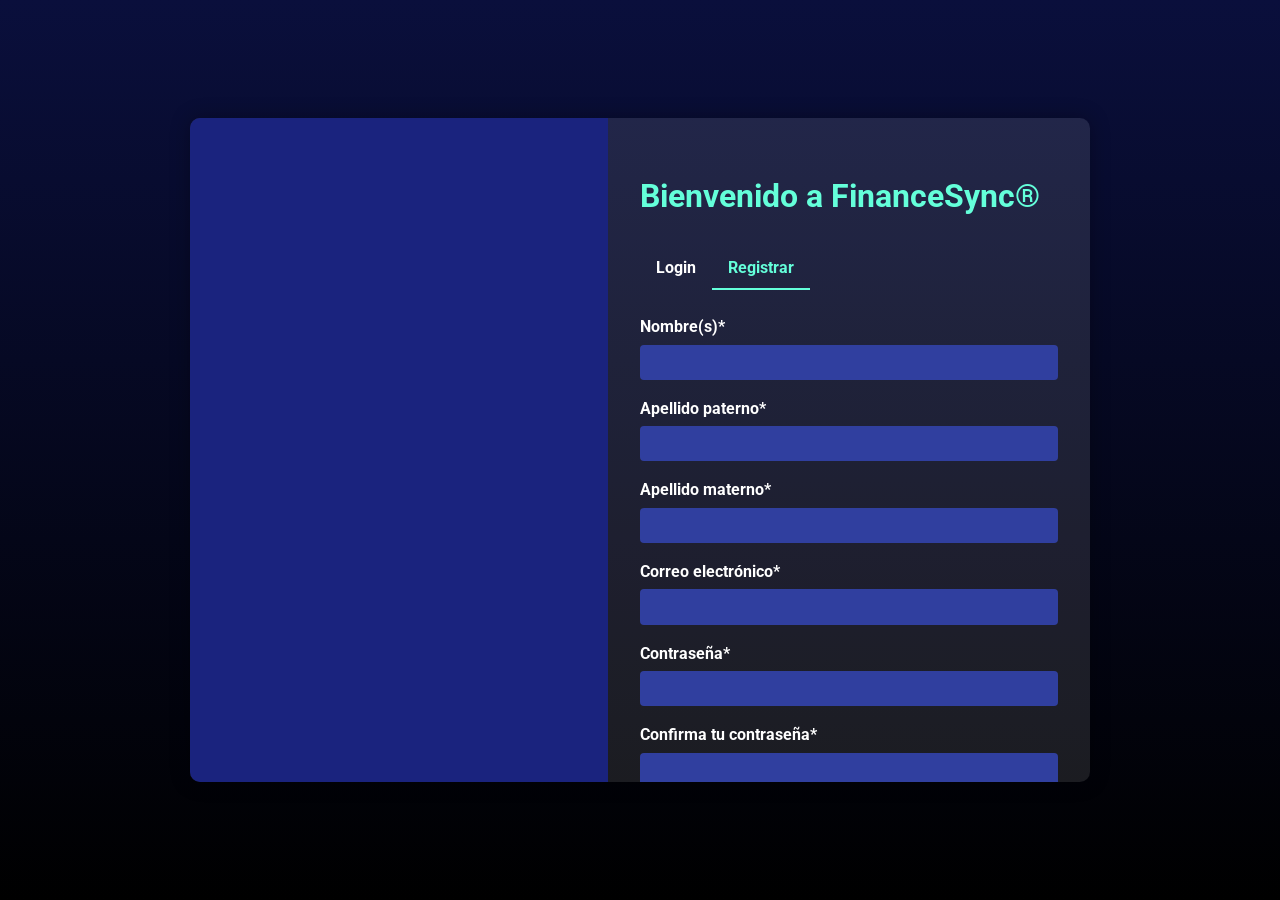
==== Avances FinanceSync/login/register.html @ 97620ad4 "Login FinanceSync V2 Login en desarrollo para su implementación en react (requiere mejoras aún )" ====
<!DOCTYPE html>
<html lang="es">
<head>
    <meta charset="UTF-8">
    <meta name="viewport" content="width=device-width, initial-scale=1.0">
    <title>FinanceSync® - Registro</title>
    <link href="https://fonts.googleapis.com/css2?family=Roboto:wght@400;700&display=swap" rel="stylesheet">
    <link rel="stylesheet" href="styles.css">
</head>
<body>
    <div class="container">
        <div class="image-container">
        </div>
        <div class="form-container">
            <h1>Bienvenido a FinanceSync®</h1>
            
            <div class="tabs">
                <a href="login.html" class="tab">Login</a>
                <a href="register.html" class="tab active">Registrar</a>
            </div>

            <form action="/register" method="POST">
                <div class="input-container">
                    <label for="nombres">Nombre(s)*</label>
                    <input type="text" id="nombres" name="nombres" required>
                </div>

                <div class="input-container">
                    <label for="apellido_paterno">Apellido paterno*</label>
                    <input type="text" id="apellido_paterno" name="apellido_paterno" required>
                </div>

                <div class="input-container">
                    <label for="apellido_materno">Apellido materno*</label>
                    <input type="text" id="apellido_materno" name="apellido_materno" required>
                </div>

                <div class="input-container">
                    <label for="email">Correo electrónico*</label>
                    <input type="email" id="email" name="email" required>
                </div>

                <div class="input-container">
                    <label for="password">Contraseña*</label>
                    <input type="password" id="password" name="password" required>
                </div>

                <div class="input-container">
                    <label for="confirm_password">Confirma tu contraseña*</label>
                    <input type="password" id="confirm_password" name="confirm_password" required>
                </div>

                <div class="extras">
                    <div class="captcha">
                        [Aquí iría tu componente Captcha]
                    </div>
                </div>

                <button type="submit" class="btn-primary">Regístrate</button>
            </form>

            <div class="alternate-action">
                ¿Ya tienes cuenta? <a href="login.html">Inicia Sesión</a>
            </div>

            <div class="divider">--- o continúa con ---</div>

            <button class="btn-google">
                <img src="https://www.google.com/favicon.ico" alt="Google logo" class="google-icon">
                Regístrate con Google
            </button>
        </div>
    </div>
</body>
</html>
---- Avances FinanceSync/login/styles.css ----
:root {
    --primary-color: #ffffff;
    --background-color-start: #0a0f3c;
    --background-color-end: #000000;
    --input-bg-color: #303f9f;
    --button-color: #ff4081;
    --link-color: #64ffda;
}

body {
    font-family: 'Roboto', sans-serif;
    line-height: 1.6;
    margin: 0;
    padding: 0;
    display: flex;
    justify-content: center;
    align-items: center;
    min-height: 100vh;
    background: linear-gradient(to bottom, var(--background-color-start), var(--background-color-end));
    color: var(--primary-color);
}

.container {
    display: flex;
    width: 90%;
    max-width: 900px;
    background-color: rgba(255, 255, 255, 0.1);
    border-radius: 10px;
    overflow: hidden;
    box-shadow: 0 0 20px rgba(0, 0, 0, 0.3);
}

.image-container {
    flex: 1;
    background-color: #1a237e;
    min-height: 500px;
}

.form-container {
    flex: 1;
    padding: 2rem;
    overflow-y: auto;
    max-height: 600px;
}

h1 {
    font-size: 2rem;
    margin-bottom: 1.5rem;
    color: var(--link-color);
}

.tabs {
    display: flex;
    margin-bottom: 1.5rem;
}

.tab {
    padding: 0.5rem 1rem;
    cursor: pointer;
    font-weight: bold;
    text-decoration: none;
    color: var(--primary-color);
}

.tab.active {
    border-bottom: 2px solid var(--link-color);
    color: var(--link-color);
}

.input-container {
    margin-bottom: 1rem;
}

label {
    display: block;
    margin-bottom: 0.3rem;
    font-weight: bold;
}

input[type="text"],
input[type="email"],
input[type="password"] {
    width: 100%;
    padding: 0.6rem;
    background-color: var(--input-bg-color);
    border: none;
    border-radius: 4px;
    color: var(--primary-color);
    font-size: 0.9rem;
    box-sizing: border-box;
}

.extras {
    display: flex;
    justify-content: space-between;
    align-items: center;
    margin-bottom: 1rem;
    font-size: 0.8rem;
}

.forgot-password {
    color: var(--link-color);
    text-decoration: none;
}

.btn-primary,
.btn-google {
    width: 100%;
    padding: 0.6rem;
    border: none;
    border-radius: 4px;
    font-size: 0.9rem;
    cursor: pointer;
    transition: background-color 0.3s;
    font-weight: bold;
}

.btn-primary {
    background-color: var(--button-color);
    color: var(--primary-color);
    margin-bottom: 1rem;
}

.btn-primary:hover {
    background-color: #ff6090;
}

.alternate-action,
.divider {
    text-align: center;
    margin: 0.8rem 0;
    font-size: 0.9rem;
}

.alternate-action a {
    color: var(--link-color);
    text-decoration: none;
    font-weight: bold;
}

.btn-google {
    background-color: var(--primary-color);
    color: #757575;
    border: 1px solid #757575;
    display: flex;
    align-items: center;
    justify-content: center;
}

.btn-google:hover {
    background-color: #f5f5f5;
}

.google-icon {
    width: 16px;
    height: 16px;
    margin-right: 8px;
}

.captcha {
    width: 100%;
    padding: 1rem;
    background-color: var(--input-bg-color);
    border-radius: 4px;
    text-align: center;
}
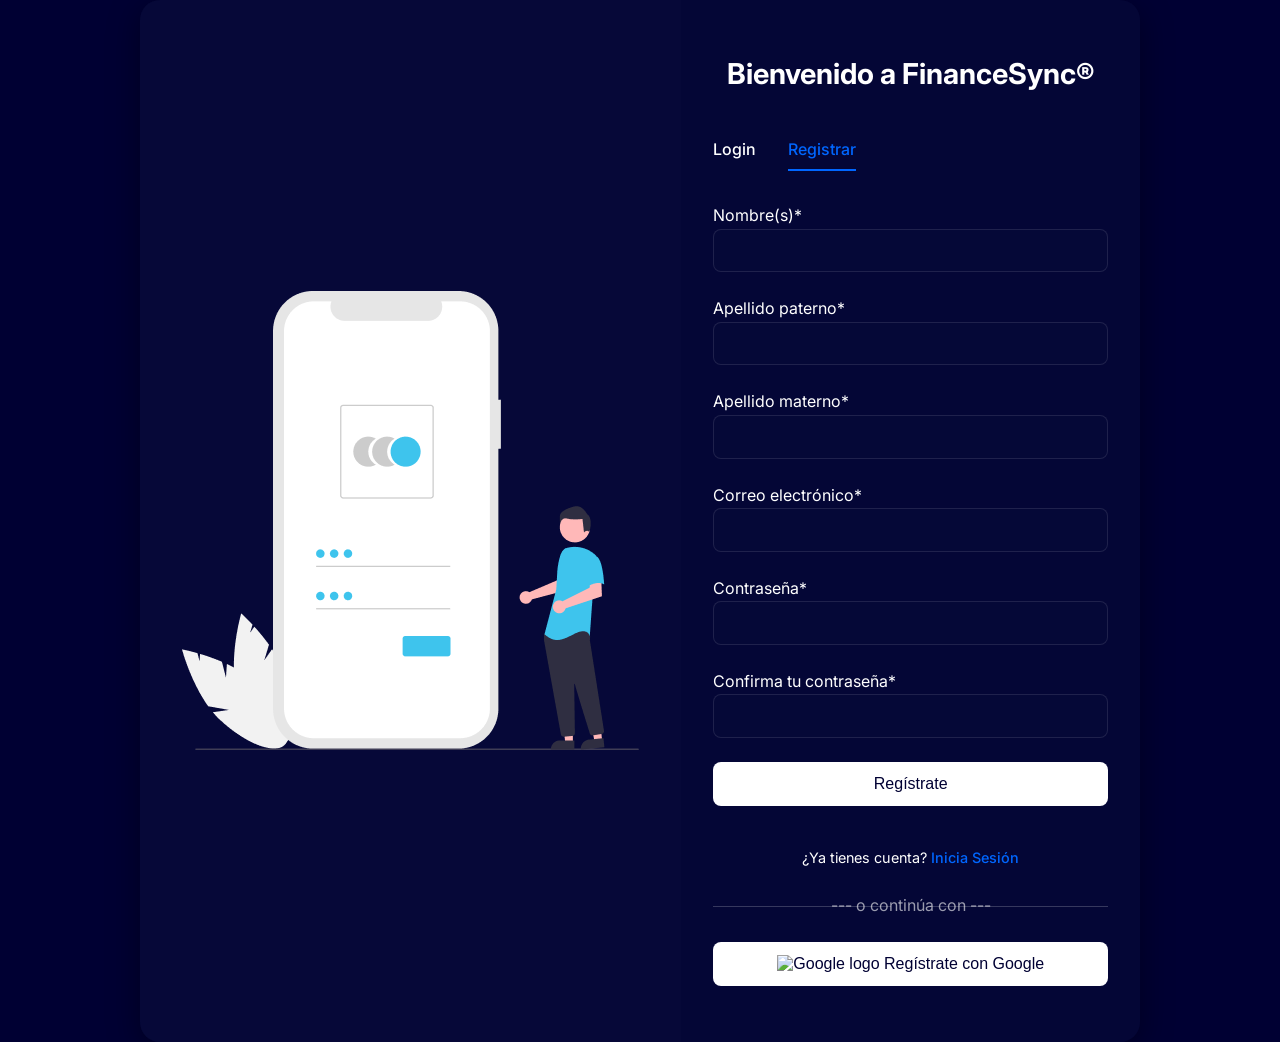
==== commit 562dfdd2: "Version 3 del Login Login con modificaciones de diseño en los contenedores" ====
--- a/Avances FinanceSync/login/register.html
+++ b/Avances FinanceSync/login/register.html
@@ -8,6 +8,10 @@
     <link rel="stylesheet" href="styles.css">
 </head>
 <body>
+    <div class="fondo">
+        <div class="imagen">
+            <img src="registerimg.png" alt="Ilustración" />
+        </div>
     <div class="container">
         <div class="image-container">
         </div>
@@ -49,13 +53,6 @@
                     <label for="confirm_password">Confirma tu contraseña*</label>
                     <input type="password" id="confirm_password" name="confirm_password" required>
                 </div>
-
-                <div class="extras">
-                    <div class="captcha">
-                        [Aquí iría tu componente Captcha]
-                    </div>
-                </div>
-
                 <button type="submit" class="btn-primary">Regístrate</button>
             </form>
 
--- a/Avances FinanceSync/login/styles.css
+++ b/Avances FinanceSync/login/styles.css
@@ -1,14 +1,15 @@
+@import url('https://fonts.googleapis.com/css2?family=Inter:wght@400;700&display=swap');
+
 :root {
     --primary-color: #ffffff;
-    --background-color-start: #0a0f3c;
-    --background-color-end: #000000;
-    --input-bg-color: #303f9f;
-    --button-color: #ff4081;
-    --link-color: #64ffda;
+    --background-color: #000033;
+    --input-bg-color: rgba(10, 15, 60, 0.3);
+    --button-color: #ffffff;
+    --link-color: #0066ff;
 }
 
 body {
-    font-family: 'Roboto', sans-serif;
+    font-family: 'Inter', sans-serif;
     line-height: 1.6;
     margin: 0;
     padding: 0;
@@ -16,75 +17,88 @@
     justify-content: center;
     align-items: center;
     min-height: 100vh;
-    background: linear-gradient(to bottom, var(--background-color-start), var(--background-color-end));
-    color: var(--primary-color);
-}
-
-.container {
+    background-color: var(--background-color);
+    color: var(--primary-color);
+}
+
+.fondo {
     display: flex;
     width: 90%;
-    max-width: 900px;
-    background-color: rgba(255, 255, 255, 0.1);
-    border-radius: 10px;
+    max-width: 1000px;
+    margin: auto;
+    background-color: rgba(10, 15, 60, 0.4);
+    border-radius: 20px;
+    box-shadow: 0 8px 32px 0 rgba(0, 0, 0, 0.37);
+    backdrop-filter: blur(10px);
     overflow: hidden;
-    box-shadow: 0 0 20px rgba(0, 0, 0, 0.3);
-}
-
-.image-container {
+}
+
+.imagen {
     flex: 1;
-    background-color: #1a237e;
-    min-height: 500px;
+    display: flex;
+    align-items: center;
+    justify-content: center;
+    padding: 2rem;
+    background-color: rgba(10, 15, 60, 0.3);
+}
+
+.imagen img {
+    max-width: 100%;
+    height: auto;
 }
 
 .form-container {
     flex: 1;
     padding: 2rem;
-    overflow-y: auto;
-    max-height: 600px;
+    background-color: transparent;
 }
 
 h1 {
-    font-size: 2rem;
+    font-size: 1.8rem;
+    margin-bottom: 2rem;
+    text-align: center;
+    color: var(--primary-color);
+}
+
+.tabs {
+    display: flex;
+    margin-bottom: 2rem;
+    gap: 2rem;
+    justify-content: flex-start;
+}
+
+.tab {
+    padding: 0.5rem 0;
+    color: var(--primary-color);
+    text-decoration: none;
+    font-weight: 500;
+    position: relative;
+}
+
+.tab.active {
+    color: var(--link-color);
+}
+
+.tab.active::after {
+    content: '';
+    position: absolute;
+    bottom: 0;
+    left: 0;
+    width: 100%;
+    height: 2px;
+    background-color: var(--link-color);
+}
+
+.input-container {
     margin-bottom: 1.5rem;
-    color: var(--link-color);
-}
-
-.tabs {
-    display: flex;
-    margin-bottom: 1.5rem;
-}
-
-.tab {
-    padding: 0.5rem 1rem;
-    cursor: pointer;
-    font-weight: bold;
-    text-decoration: none;
-    color: var(--primary-color);
-}
-
-.tab.active {
-    border-bottom: 2px solid var(--link-color);
-    color: var(--link-color);
-}
-
-.input-container {
-    margin-bottom: 1rem;
-}
-
-label {
-    display: block;
-    margin-bottom: 0.3rem;
-    font-weight: bold;
-}
-
-input[type="text"],
-input[type="email"],
-input[type="password"] {
+}
+
+.input-container input {
     width: 100%;
-    padding: 0.6rem;
+    padding: 0.8rem;
     background-color: var(--input-bg-color);
-    border: none;
-    border-radius: 4px;
+    border: 1px solid rgba(255, 255, 255, 0.1);
+    border-radius: 8px;
     color: var(--primary-color);
     font-size: 0.9rem;
     box-sizing: border-box;
@@ -94,8 +108,14 @@
     display: flex;
     justify-content: space-between;
     align-items: center;
-    margin-bottom: 1rem;
-    font-size: 0.8rem;
+    margin-bottom: 1.5rem;
+    font-size: 0.9rem;
+}
+
+.extras div {
+    display: flex;
+    align-items: center;
+    gap: 0.5rem;
 }
 
 .forgot-password {
@@ -103,64 +123,83 @@
     text-decoration: none;
 }
 
-.btn-primary,
-.btn-google {
+button {
     width: 100%;
-    padding: 0.6rem;
+    padding: 0.8rem;
+    background-color: var(--button-color);
+    color: var(--background-color);
     border: none;
-    border-radius: 4px;
-    font-size: 0.9rem;
+    border-radius: 8px;
+    font-size: 1rem;
+    font-weight: 500;
     cursor: pointer;
-    transition: background-color 0.3s;
-    font-weight: bold;
-}
-
-.btn-primary {
-    background-color: var(--button-color);
-    color: var(--primary-color);
-    margin-bottom: 1rem;
-}
-
-.btn-primary:hover {
-    background-color: #ff6090;
-}
-
-.alternate-action,
-.divider {
+    margin-bottom: 1.5rem;
+}
+
+.alternate-action {
     text-align: center;
-    margin: 0.8rem 0;
+    margin: 1rem 0;
     font-size: 0.9rem;
 }
 
 .alternate-action a {
     color: var(--link-color);
     text-decoration: none;
-    font-weight: bold;
-}
-
-.btn-google {
-    background-color: var(--primary-color);
-    color: #757575;
-    border: 1px solid #757575;
+    font-weight: 500;
+}
+
+.divider {
+    text-align: center;
+    margin: 1.5rem 0;
+    position: relative;
+    color: rgba(255, 255, 255, 0.6);
+}
+
+.divider::before,
+.divider::after {
+    content: '';
+    position: absolute;
+    top: 50%;
+    width: 45%;
+    height: 1px;
+    background-color: rgba(255, 255, 255, 0.2);
+}
+
+.divider::before {
+    left: 0;
+}
+
+.divider::after {
+    right: 0;
+}
+
+button.google-login {
+    background-color: transparent;
+    border: 1px solid rgba(255, 255, 255, 0.2);
+    color: var(--primary-color);
     display: flex;
     align-items: center;
     justify-content: center;
-}
-
-.btn-google:hover {
-    background-color: #f5f5f5;
+    gap: 0.5rem;
 }
 
 .google-icon {
-    width: 16px;
-    height: 16px;
-    margin-right: 8px;
-}
-
-.captcha {
-    width: 100%;
-    padding: 1rem;
-    background-color: var(--input-bg-color);
-    border-radius: 4px;
-    text-align: center;
+    width: 20px;
+    height: 20px;
+}
+
+@media (max-width: 768px) {
+    .fondo {
+        flex-direction: column;
+        width: 95%;
+        margin: 1rem;
+    }
+    
+    .imagen {
+        padding: 1rem;
+    }
+    
+    .form-container {
+        padding: 1.5rem;
+    }
 }
